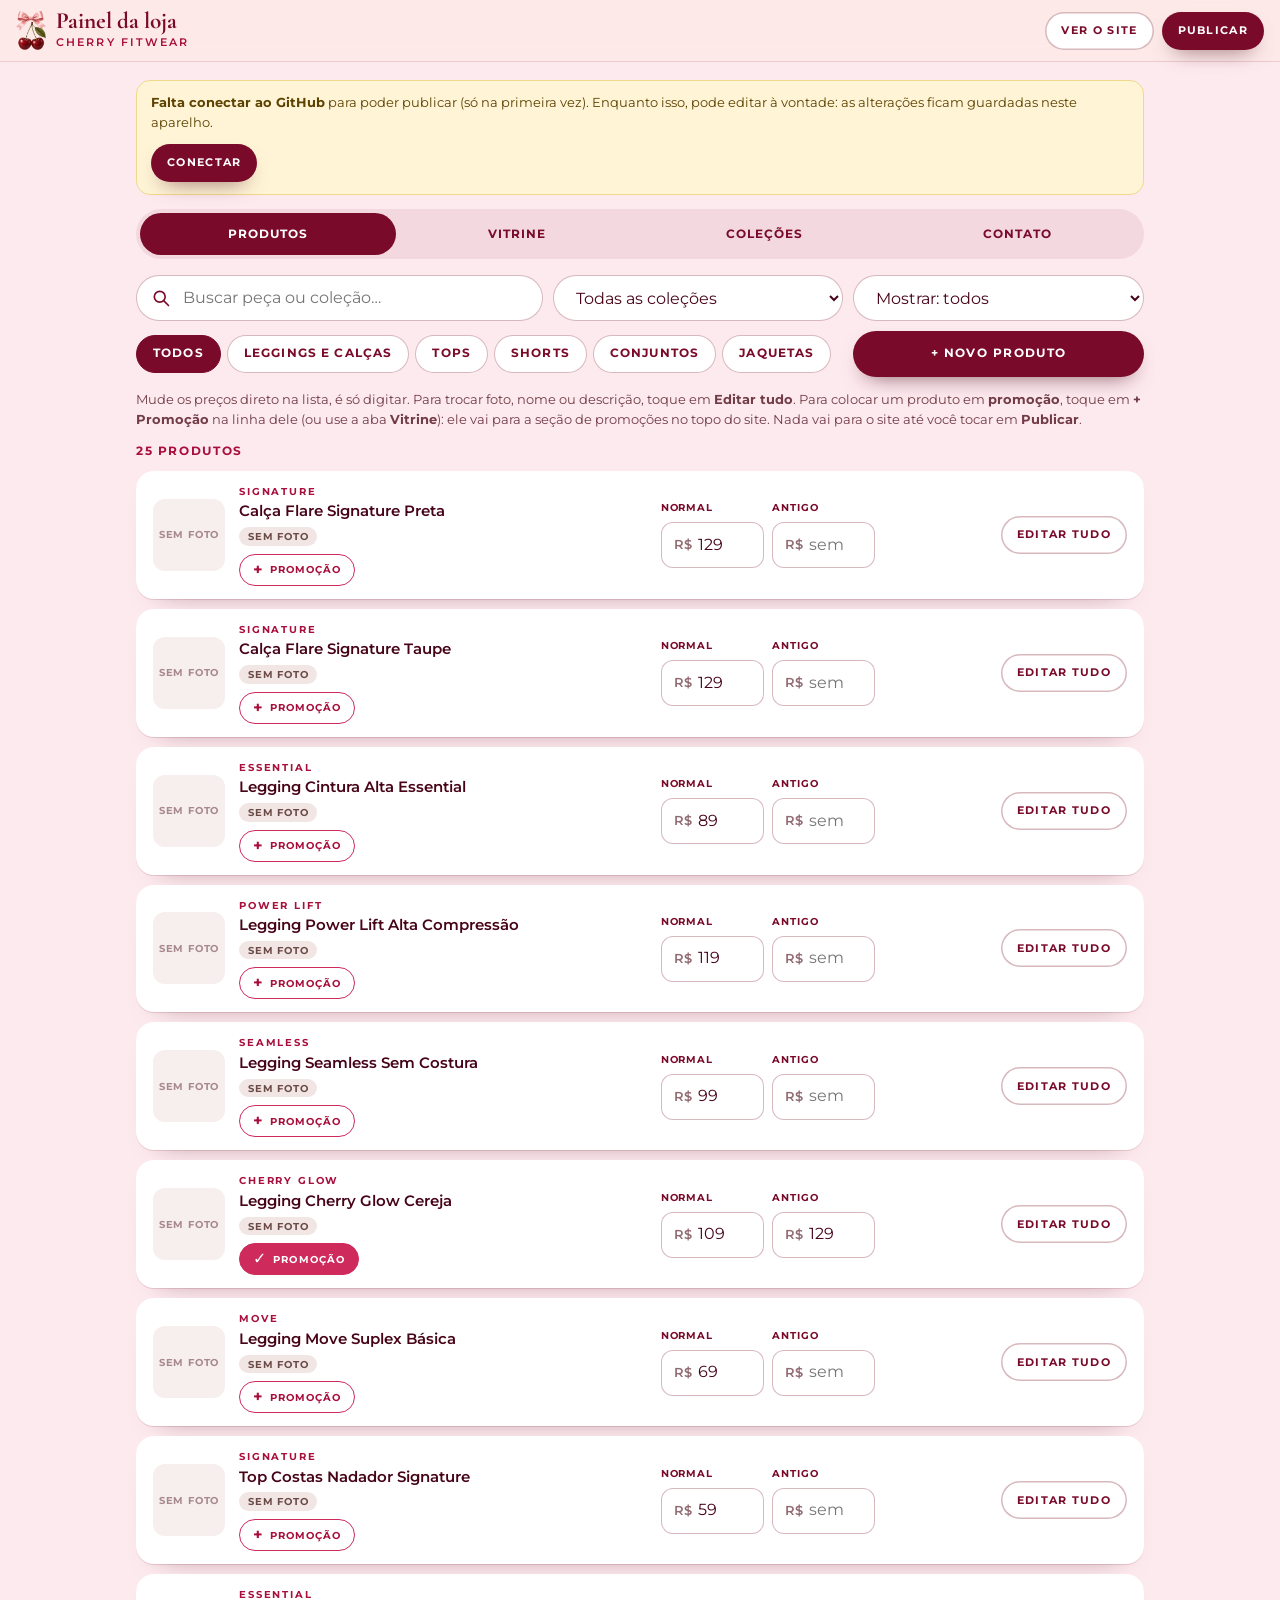
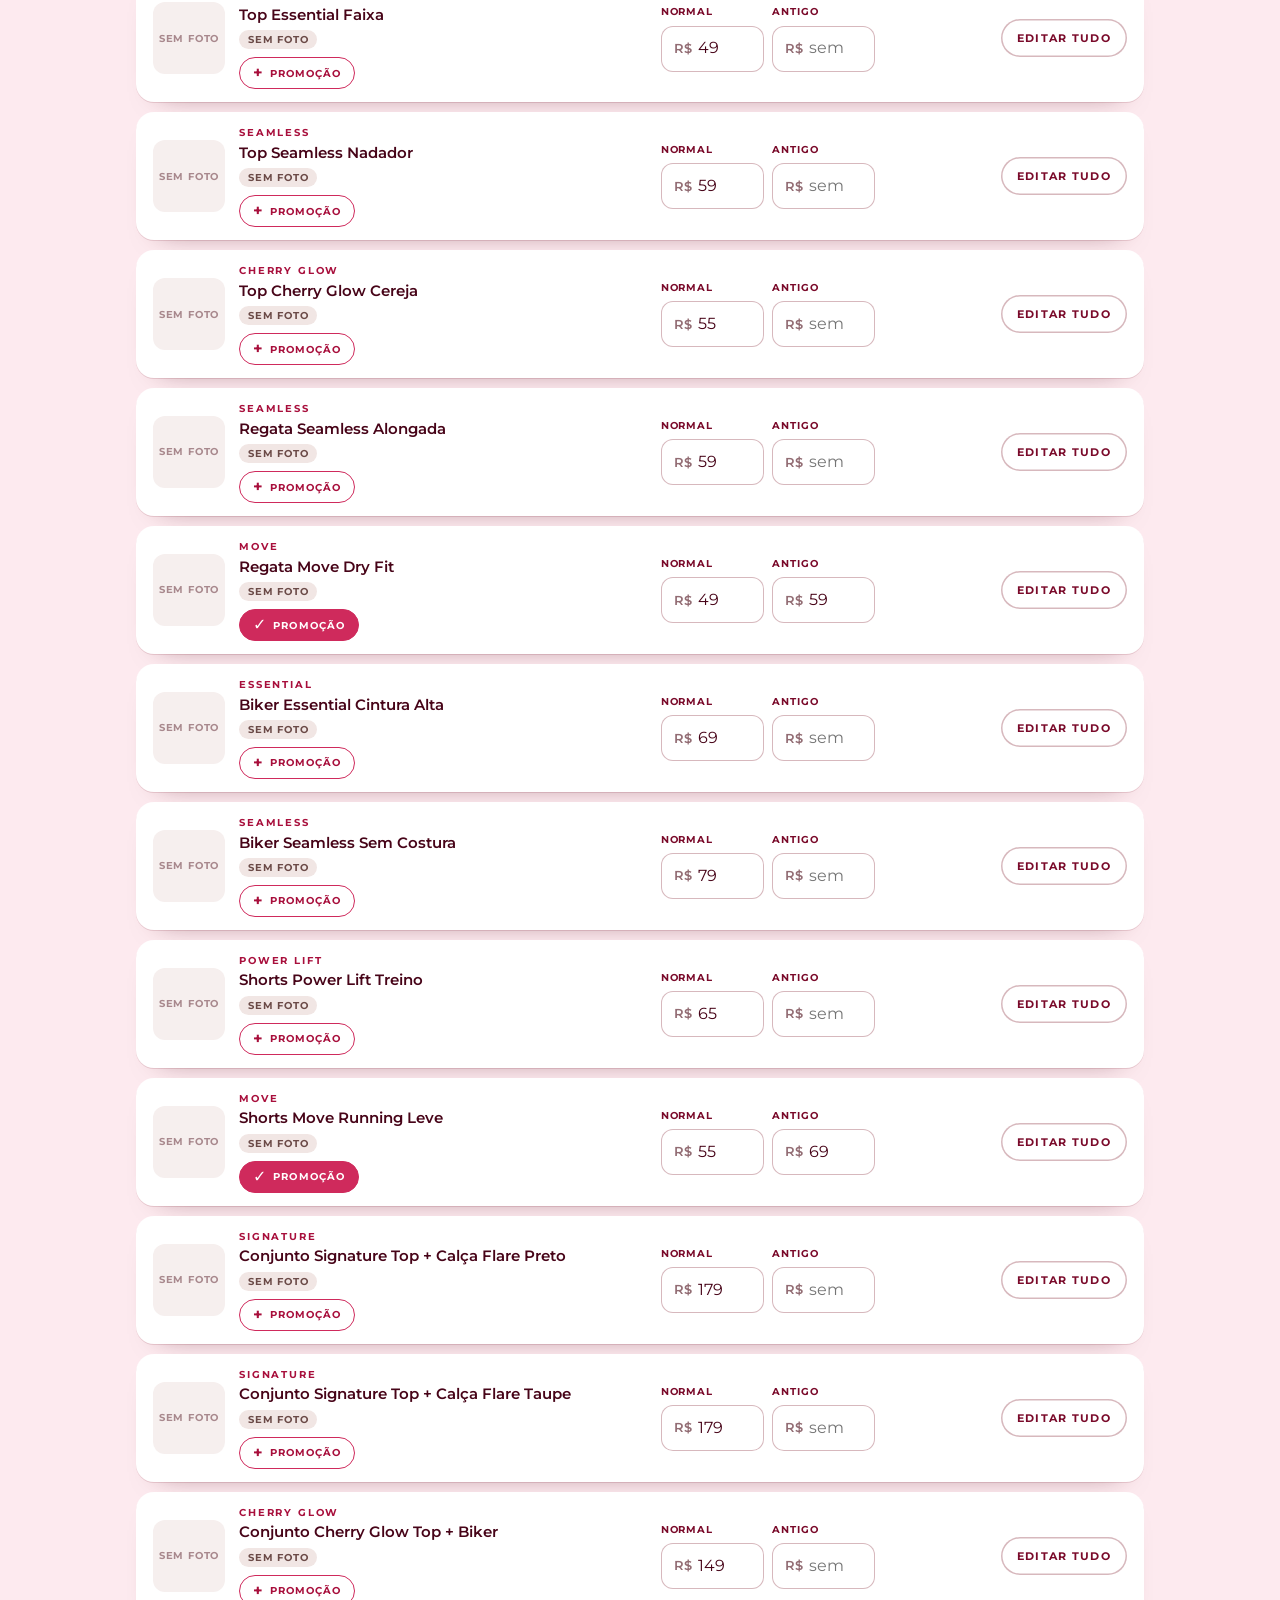
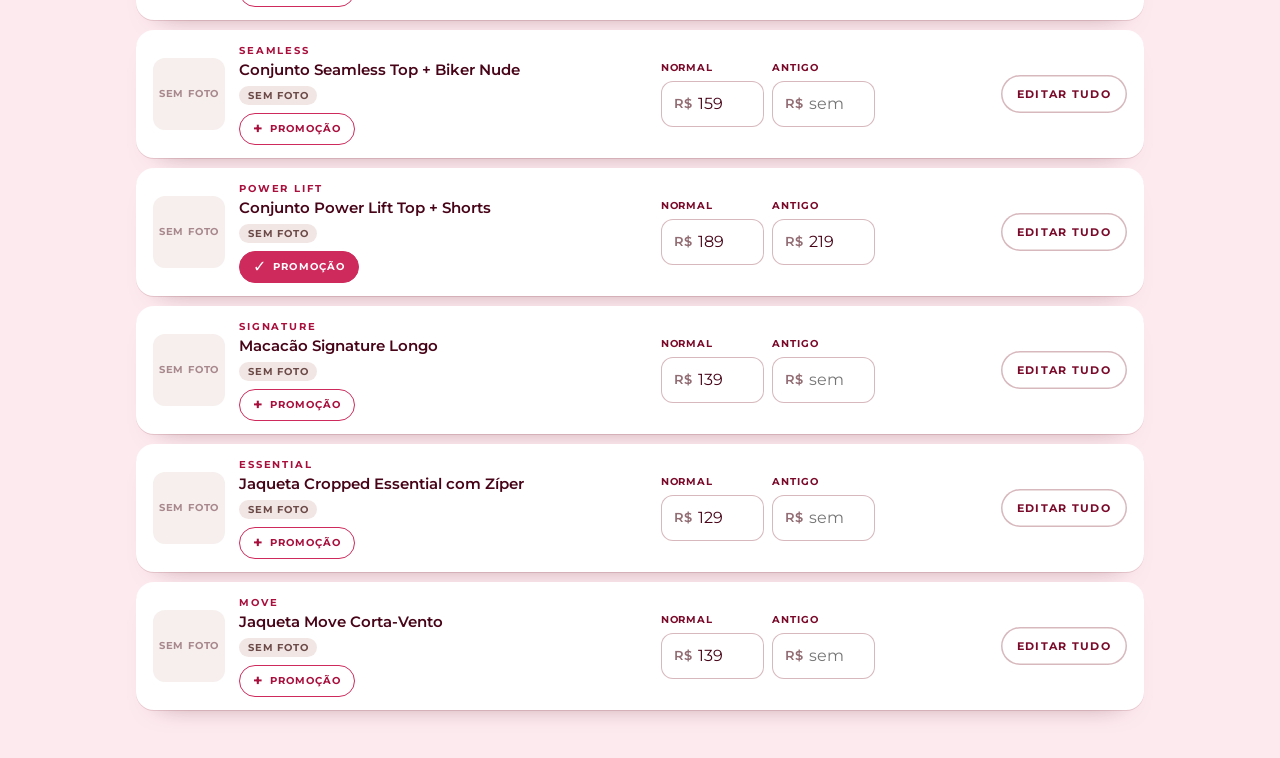
==== admin.html @ 9076122d "Add files via upload" ====
<!DOCTYPE html>
<html lang="pt-BR">
<head>
  <meta charset="UTF-8">
  <meta name="viewport" content="width=device-width, initial-scale=1">
  <title>Painel | Cherry Fitwear</title>
  <meta name="robots" content="noindex, nofollow">
  <meta name="theme-color" content="#7a0a2a">
  <link rel="icon" type="image/png" href="images/favicon.png">

  <link rel="preconnect" href="https://fonts.googleapis.com">
  <link rel="preconnect" href="https://fonts.gstatic.com" crossorigin>
  <link href="https://fonts.googleapis.com/css2?family=Cormorant+Garamond:ital,wght@0,500;0,600;0,700;1,600;1,700&family=Montserrat:wght@400;500;600;700&display=swap" rel="stylesheet">
  <link rel="stylesheet" href="css/admin.css">
  <script>
    // Se algo falhar ao carregar (navegador antigo, internet ruim…), mostra um aviso em vez de deixar a tela parada.
    (function () {
      var mostrou = false;
      function aviso(msg) {
        if (mostrou) return;
        mostrou = true;
        var d = document.createElement('div');
        d.setAttribute('role', 'alert');
        d.style.cssText = 'position:fixed;left:12px;right:12px;bottom:12px;z-index:99999;padding:14px 16px;border-radius:14px;background:#4a0a16;color:#fff;font:600 14px/1.4 system-ui,sans-serif;box-shadow:0 10px 30px rgba(0,0,0,.4)';
        d.textContent = msg;
        (document.body || document.documentElement).appendChild(d);
      }
      window.addEventListener('error', function (e) {
        var onde = e.filename ? ' (' + String(e.filename).split('/').pop() + ':' + e.lineno + ')' : '';
        aviso('Não consegui abrir o painel direito neste aparelho. Atualize a página. Se continuar, mande esta mensagem para o Gabriel: ' + (e.message || 'erro') + onde);
      });
      setTimeout(function () {
        if (!window.CherryAdminCarregou) aviso('O painel está demorando para carregar. Se a tela continuar parada, atualize a página.');
      }, 15000);
    })();
  </script>
</head>
<body>

  <header class="topo">
    <div class="topo__marca">
      <img src="images/cereja-laco.webp" alt="" width="38" height="50">
      <div>
        <p class="topo__titulo">Painel da loja</p>
        <p class="topo__sub">Cherry Fitwear</p>
      </div>
    </div>
    <div class="topo__acoes">
      <a class="btn btn--sec btn--peq" href="index.html" target="_blank" rel="noopener">Ver o site</a>
      <button class="btn btn--prim btn--peq" id="btn-publicar" type="button">Publicar<span class="selo-conta" id="topo-contagem" hidden>0</span></button>
    </div>
  </header>

  <main class="miolo" id="miolo">
    <noscript><p class="aviso aviso--erro">Ative o JavaScript do navegador para usar o painel.</p></noscript>

    <div id="avisos"></div>

    <div class="abas" role="tablist" aria-label="Seções do painel">
      <button class="aba" type="button" role="tab" id="tab-produtos" aria-controls="aba-produtos" aria-selected="true" data-aba="produtos">Produtos</button>
      <button class="aba" type="button" role="tab" id="tab-vitrine" aria-controls="aba-vitrine" aria-selected="false" data-aba="vitrine" tabindex="-1">Vitrine</button>
      <button class="aba" type="button" role="tab" id="tab-marcas" aria-controls="aba-marcas" aria-selected="false" data-aba="marcas" tabindex="-1">Coleções</button>
      <button class="aba" type="button" role="tab" id="tab-config" aria-controls="aba-config" aria-selected="false" data-aba="config" tabindex="-1">Contato</button>
    </div>

    <!-- ========== PRODUTOS ========== -->
    <section id="aba-produtos" role="tabpanel" aria-labelledby="tab-produtos">
      <div class="ferramentas">
        <label class="busca">
          <span class="sr-only">Buscar produto</span>
          <svg viewBox="0 0 24 24" aria-hidden="true"><circle cx="10.5" cy="10.5" r="6.5"/><path d="M15.5 15.5 21 21"/></svg>
          <input id="f-busca" type="search" placeholder="Buscar peça ou coleção…" autocomplete="off">
        </label>
        <label class="seletor">
          <span class="sr-only">Filtrar por coleção</span>
          <select id="f-marca"></select>
        </label>
        <label class="seletor">
          <span class="sr-only">Mostrar</span>
          <select id="f-mostrar">
            <option value="">Mostrar: todos</option>
            <option value="promo">Só as promoções</option>
            <option value="sem-preco">Só os sem preço</option>
            <option value="mudou">Só os alterados</option>
          </select>
        </label>
        <div class="chips" role="group" aria-label="Categoria">
          <button class="chip" type="button" data-cat="todos" aria-pressed="true">Todos</button>
          <button class="chip" type="button" data-cat="leggings" aria-pressed="false">Leggings e calças</button>
          <button class="chip" type="button" data-cat="tops" aria-pressed="false">Tops</button>
          <button class="chip" type="button" data-cat="shorts" aria-pressed="false">Shorts</button>
          <button class="chip" type="button" data-cat="conjuntos" aria-pressed="false">Conjuntos</button>
          <button class="chip" type="button" data-cat="jaquetas" aria-pressed="false">Jaquetas</button>
        </div>
        <button class="btn btn--prim" id="btn-novo-produto" type="button">+ Novo produto</button>
      </div>
      <p class="dica">Mude os preços direto na lista, é só digitar. Para trocar foto, nome ou descrição, toque em <strong>Editar tudo</strong>. Para colocar um produto em <strong>promoção</strong>, toque em <strong>+ Promoção</strong> na linha dele (ou use a aba <strong>Vitrine</strong>): ele vai para a seção de promoções no topo do site. Nada vai para o site até você tocar em <strong>Publicar</strong>.</p>
      <p class="contagem" id="lista-contagem" aria-live="polite"></p>
      <div class="lista" id="lista-produtos"><p class="carregando">Carregando o catálogo…</p></div>
    </section>

    <!-- ========== VITRINE ========== -->
    <section id="aba-vitrine" role="tabpanel" aria-labelledby="tab-vitrine" hidden>
      <div class="vitrine">
        <p class="dica">Escolha aqui o que aparece na página inicial: as promoções (no topo), os lançamentos e as seções que você criar.</p>
        <div class="cartao-form">
          <h2 class="titulo-secao">Promoções!</h2>
          <p class="dica">É aqui que você escolhe o que fica em promoção. Os produtos aparecem numa seção no topo da página inicial, logo abaixo da faixa rolante, com o preço antigo riscado e a porcentagem de desconto.</p>
          <div class="par">
            <div class="campo">
              <label for="vt-promo-titulo">Nome da seção no site</label>
              <input id="vt-promo-titulo" type="text" maxlength="40" autocomplete="off" placeholder="Promoções!">
            </div>
            <div class="campo">
              <label for="vt-promo-sobre">Frase pequena em cima do nome</label>
              <input id="vt-promo-sobre" type="text" maxlength="40" autocomplete="off" placeholder="Preços especiais">
            </div>
          </div>
          <p class="campo__ajuda" id="vt-promo-nome-ajuda"></p>
          <div class="vt-lista" id="vt-promo-lista"></div>
          <div class="vt-add vt-add--promo">
            <label class="sr-only" for="vt-promo-sel">Produto para colocar em promoção</label>
            <select id="vt-promo-sel"></select>
            <div class="campo-reais"><i>R$</i><input id="vt-promo-preco" type="text" inputmode="decimal" autocomplete="off" placeholder="preço ou 10%" aria-label="Preço promocional ou desconto em porcentagem"></div>
            <button class="btn btn--prim btn--peq" type="button" data-acao="add-promo">Promover</button>
          </div>
          <p class="campo__ajuda" id="vt-promo-ajuda">Escolha o produto e digite o novo preço (ex.: 149,90) ou o desconto (ex.: 10%). O preço de hoje passa a aparecer riscado.</p>
          <p class="aviso aviso--erro" id="vt-promo-erro" role="alert" hidden></p>
        </div>

        <div class="cartao-form">
          <h2 class="titulo-secao">Lançamentos</h2>
          <p class="dica">Ganham a etiqueta “Lançamento” na foto. Produtos em promoção mostram a porcentagem de desconto no lugar da etiqueta.</p>
          <div class="vt-lista" id="vt-lanc-lista"></div>
          <div class="vt-add">
            <label class="sr-only" for="vt-lanc-sel">Produto para marcar como lançamento</label>
            <select id="vt-lanc-sel"></select>
            <button class="btn btn--prim btn--peq" type="button" data-acao="add-lanc">Marcar</button>
          </div>
        </div>

        <div class="cartao-form">
          <h2 class="titulo-secao">Suas próprias seções</h2>
          <p class="dica">Além das Promoções e dos Lançamentos, crie as seções que quiser (por exemplo “Mais vendidos”, “Conjuntos”, “Para o treino pesado”) e escolha os produtos de cada uma. Elas aparecem na página inicial, logo abaixo das Promoções, na ordem em que estão aqui.</p>
          <div id="vt-secoes"></div>
          <div class="vt-add">
            <label class="sr-only" for="vt-secao-nome">Nome da nova seção</label>
            <input id="vt-secao-nome" type="text" maxlength="40" autocomplete="off" placeholder="Nome da nova seção (ex.: Mais vendidos)">
            <button class="btn btn--prim btn--peq" type="button" data-acao="add-secao">Criar seção</button>
          </div>
        </div>
      </div>
    </section>

    <!-- ========== COLEÇÕES ========== -->
    <section id="aba-marcas" role="tabpanel" aria-labelledby="tab-marcas" hidden>
      <div class="ferramentas ferramentas--marcas">
        <p class="dica">As coleções aparecem na seção “Coleções” do site. Cadastre a coleção aqui antes de criar peças dela.</p>
        <button class="btn btn--prim" id="btn-nova-marca" type="button">+ Nova coleção</button>
      </div>
      <div class="lista lista--marcas" id="lista-marcas"></div>
    </section>

    <!-- ========== REGRAS E CONTATO ========== -->
    <section id="aba-config" role="tabpanel" aria-labelledby="tab-config" hidden>
      <div class="cartao-form">
        <h2 class="titulo-secao">Desconto no Instagram</h2>
        <div class="campo">
          <label for="cfg-desc-seguir">Desconto para quem seguir os perfis</label>
          <div class="campo-sufixo"><input id="cfg-desc-seguir" type="number" inputmode="numeric" min="0" max="100" step="1"><span>%</span></div>
          <p class="campo__ajuda">Aparece num aviso logo no começo da página inicial. Coloque <strong>0</strong> para esconder o aviso.</p>
        </div>
        <div class="campo">
          <label for="cfg-perfis">Perfis que precisam ser seguidos</label>
          <input id="cfg-perfis" type="text" autocomplete="off" spellcheck="false" placeholder="@seuperfil, @outroperfil">
          <p class="campo__ajuda" id="cfg-perfis-ajuda"></p>
        </div>

        <h2 class="titulo-secao">WhatsApp</h2>
        <div class="campo">
          <label for="cfg-whats">Número que recebe os pedidos</label>
          <input id="cfg-whats" type="tel" inputmode="tel" autocomplete="off" placeholder="(62) 99999-8888">
          <p class="campo__ajuda" id="cfg-whats-ajuda"></p>
        </div>
        <div class="campo">
          <label for="cfg-msg">Mensagem do botão “WhatsApp”</label>
          <textarea id="cfg-msg" rows="3"></textarea>
          <p class="campo__ajuda">É o texto que já vem escrito quando o cliente toca no botão do início do site.</p>
        </div>
      </div>

      <details class="avancado">
        <summary>Ferramentas avançadas</summary>
        <div class="avancado__corpo">
          <p>Para quem cuida do site: baixe os arquivos que o painel gera (útil se a conexão com o GitHub der problema) ou volte ao que está no ar.</p>
          <div class="botoes">
            <button class="btn btn--sec btn--peq" id="btn-baixar" type="button">Baixar arquivos do catálogo</button>
            <button class="btn btn--sec btn--peq" id="btn-recarregar" type="button">Recarregar do site (descarta alterações)</button>
            <button class="btn btn--sec btn--peq" id="btn-conexao" type="button">Conexão com o GitHub</button>
          </div>
        </div>
      </details>
    </section>
  </main>

  <!-- barra fixa quando há alterações -->
  <div class="barra-publicar" id="barra-publicar" hidden>
    <p id="barra-texto"></p>
    <button class="btn btn--sec btn--peq" id="btn-descartar" type="button">Descartar</button>
    <button class="btn btn--prim" id="btn-publicar-2" type="button">Publicar no site</button>
  </div>

  <div class="toast" id="toast" role="status" aria-live="polite"></div>
  <div class="fundo-dlg" id="fundo-dlg" hidden></div>

  <!-- ========== EDITAR / CRIAR PRODUTO ========== -->
  <dialog class="dlg" id="dlg-produto" aria-labelledby="dp-titulo">
    <form id="form-produto" novalidate>
      <header class="dlg__topo">
        <h2 id="dp-titulo">Editar produto</h2>
        <button class="fechar" type="button" data-fecha aria-label="Fechar">×</button>
      </header>
      <div class="dlg__corpo">
        <div class="fotos-bloco">
          <p class="rotulo">Fotos do produto <small>(a primeira é a principal)</small></p>
          <ul class="fotos-lista" id="dp-fotos"></ul>
          <div class="botoes">
            <label class="btn btn--sec btn--peq btn-arquivo">+ Adicionar fotos<input id="dp-foto" type="file" accept="image/*" multiple></label>
          </div>
          <p class="campo__ajuda" id="dp-foto-info">Dá para escolher várias fotos de uma vez. Elas são ajustadas sozinhas (quadradas, fundo branco e leves). A primeira aparece no catálogo; as outras aparecem quando o cliente abre os detalhes do produto. Sem foto, o site mostra uma ilustração da peça.</p>
        </div>

        <div class="campo">
          <label for="dp-nome">Nome da peça</label>
          <input id="dp-nome" name="nome" type="text" required autocomplete="off" placeholder="Ex.: Calça Flare Signature Preta">
        </div>
        <div class="campo">
          <label for="dp-tipo">O que é <small>(texto curto embaixo do nome)</small></label>
          <input id="dp-tipo" name="tipo" type="text" autocomplete="off" placeholder="Ex.: Calça flare cintura alta · P ao GG">
        </div>
        <div class="par">
          <div class="campo">
            <label for="dp-marca">Coleção</label>
            <select id="dp-marca" name="marca" required></select>
          </div>
          <div class="campo">
            <label for="dp-categoria">Categoria</label>
            <select id="dp-categoria" name="categoria">
              <option value="leggings">Leggings e calças</option>
              <option value="tops">Tops</option>
              <option value="shorts">Shorts</option>
              <option value="conjuntos">Conjuntos</option>
              <option value="jaquetas">Jaquetas</option>
            </select>
          </div>
        </div>

        <h3 class="subtitulo">Preço</h3>
        <div class="par">
          <div class="campo">
            <label for="dp-preco" id="dp-preco-rotulo">Preço</label>
            <div class="campo-reais"><i>R$</i><input id="dp-preco" name="preco" type="text" inputmode="decimal" autocomplete="off" placeholder="0"></div>
          </div>
        </div>
        <div class="promo-caixa">
          <label class="check" for="dp-promo"><input id="dp-promo" type="checkbox"> Colocar este produto em promoção</label>
          <div class="campo" id="dp-promo-campos" hidden>
            <label for="dp-antigo">Preço antigo <small>(o de antes; aparece riscado)</small></label>
            <div class="campo-reais"><i>R$</i><input id="dp-antigo" name="precoAntigo" type="text" inputmode="decimal" autocomplete="off" placeholder="0"></div>
            <p class="campo__ajuda">Digite o <strong>preço promocional</strong> no campo de cima (ou um desconto, como <strong>10%</strong>). Para tirar da promoção, desmarque a caixa: o produto volta ao preço antigo.</p>
          </div>
        </div>
        <p class="campo__ajuda">Deixe o <strong>preço</strong> vazio para mostrar “Preço em breve”.</p>

        <div class="campo">
          <label for="dp-selo">Etiqueta na foto <small>(opcional)</small></label>
          <input id="dp-selo" name="selo" type="text" autocomplete="off" maxlength="20" placeholder="Ex.: Lançamento">
          <p class="campo__ajuda">Em produtos em promoção, o site mostra a porcentagem de desconto no lugar da etiqueta.</p>
        </div>

        <details class="recolhe" id="dp-desc-det">
          <summary>Descrição completa <small>(aparece em “Ver detalhes”)</small></summary>
          <div class="recolhe__corpo">
            <div class="campo">
              <label for="dp-resumo">Resumo</label>
              <textarea id="dp-resumo" rows="3"></textarea>
            </div>
            <div class="campo">
              <label for="dp-serve">Para quais treinos?</label>
              <textarea id="dp-serve" rows="3"></textarea>
            </div>
            <div class="campo">
              <label for="dp-beneficios">Principais diferenciais <small>(um por linha)</small></label>
              <textarea id="dp-beneficios" rows="5"></textarea>
            </div>
            <div class="campo">
              <label for="dp-ativos">Tecido e acabamento <small>(um por linha, assim: Nome: explicação)</small></label>
              <textarea id="dp-ativos" rows="4" placeholder="Poliamida com elastano: ótima elasticidade e retorno"></textarea>
            </div>
            <div class="campo">
              <label for="dp-rotina">Como combinar <small>(separe os parágrafos com uma linha em branco)</small></label>
              <textarea id="dp-rotina" rows="5"></textarea>
            </div>
            <div class="campo">
              <label for="dp-importante">Aviso importante <small>(opcional)</small></label>
              <textarea id="dp-importante" rows="2"></textarea>
            </div>
            <p class="campo__ajuda" id="dp-extra-info" hidden></p>
          </div>
        </details>

        <details class="recolhe">
          <summary>Ilustração quando não há foto <small>(opcional)</small></summary>
          <div class="recolhe__corpo">
            <div class="campo">
              <label for="dp-forma">Formato da peça</label>
              <select id="dp-forma"></select>
            </div>
            <div class="trio">
              <div class="campo"><label for="dp-cor-corpo">Cor principal</label><input id="dp-cor-corpo" type="color"></div>
              <div class="campo"><label for="dp-cor-tampa">Cor do cós e recortes</label><input id="dp-cor-tampa" type="color"></div>
              <div class="campo"><label for="dp-cor-texto">Cor do monograma CF</label><input id="dp-cor-texto" type="color"></div>
            </div>
          </div>
        </details>

        <p class="aviso aviso--erro" id="dp-erro" role="alert" hidden></p>
      </div>
      <footer class="dlg__rodape">
        <button class="btn btn--perigo btn--peq" id="dp-excluir" type="button">Excluir produto</button>
        <span class="espaco"></span>
        <button class="btn btn--sec" type="button" data-fecha>Cancelar</button>
        <button class="btn btn--prim" type="submit">Salvar</button>
      </footer>
    </form>
  </dialog>

  <!-- ========== COLEÇÃO ========== -->
  <dialog class="dlg dlg--peq" id="dlg-marca" aria-labelledby="dm-titulo">
    <form id="form-marca" novalidate>
      <header class="dlg__topo">
        <h2 id="dm-titulo">Nova coleção</h2>
        <button class="fechar" type="button" data-fecha aria-label="Fechar">×</button>
      </header>
      <div class="dlg__corpo">
        <div class="logo-previa"><span id="dm-previa" class="logo logo--sans">Coleção</span></div>
        <div class="campo">
          <label for="dm-nome">Nome da coleção</label>
          <input id="dm-nome" type="text" required autocomplete="off" placeholder="Ex.: Signature">
        </div>
        <div class="campo">
          <label for="dm-logo">Como o nome aparece no “logo” <small>(deixe vazio para usar o nome)</small></label>
          <input id="dm-logo" type="text" autocomplete="off">
        </div>
        <div class="campo">
          <label for="dm-estilo">Estilo da letra</label>
          <select id="dm-estilo"></select>
        </div>
        <div class="par">
          <div class="campo"><label for="dm-cor">Cor da letra</label><input id="dm-cor" type="color" value="#111111"></div>
          <div class="campo">
            <label for="dm-fundo-usar" class="check"><input id="dm-fundo-usar" type="checkbox"> Fundo colorido</label>
            <input id="dm-fundo" type="color" value="#8b52c4" disabled>
          </div>
        </div>
        <div class="campo">
          <label for="dm-sub">Subtítulo <small>(opcional, aparece embaixo do nome)</small></label>
          <input id="dm-sub" type="text" autocomplete="off" maxlength="24">
        </div>
        <p class="aviso aviso--erro" id="dm-erro" role="alert" hidden></p>
      </div>
      <footer class="dlg__rodape">
        <span class="espaco"></span>
        <button class="btn btn--sec" type="button" data-fecha>Cancelar</button>
        <button class="btn btn--prim" type="submit">Salvar</button>
      </footer>
    </form>
  </dialog>

  <!-- ========== CONECTAR AO GITHUB ========== -->
  <dialog class="dlg dlg--peq" id="dlg-conectar" aria-labelledby="dc-titulo">
    <form id="form-conectar" novalidate>
      <header class="dlg__topo">
        <h2 id="dc-titulo">Conectar ao site</h2>
        <button class="fechar" type="button" data-fecha aria-label="Fechar">×</button>
      </header>
      <div class="dlg__corpo" id="dc-corpo">
        <p class="aviso aviso--info" id="dc-estado" hidden></p>
        <p>Para publicar, o painel precisa de uma <strong>chave de acesso</strong> do GitHub. Ela só precisa ser criada <strong>uma vez</strong> e fica guardada neste aparelho.</p>
        <details class="recolhe" open>
          <summary>Como criar a chave (passo a passo)</summary>
          <ol class="passos-lista">
            <li>Entre no GitHub com a conta dona do site e abra <a href="https://github.com/settings/personal-access-tokens/new" target="_blank" rel="noopener">github.com/settings/personal-access-tokens/new</a>.</li>
            <li>Em <strong>Token name</strong>, escreva <em>Painel Cherry</em>. Em <strong>Expiration</strong>, escolha o maior prazo (1 ano).</li>
            <li>Em <strong>Repository access</strong>, marque <strong>Only select repositories</strong> e escolha <strong>cherryfitwear</strong>.</li>
            <li>Em <strong>Permissions → Repository permissions</strong>, procure <strong>Contents</strong> e mude para <strong>Read and write</strong>.</li>
            <li>Clique em <strong>Generate token</strong>, copie o código que começa com <code>github_pat_</code> e cole abaixo.</li>
          </ol>
        </details>
        <div class="campo">
          <label for="dc-token">Chave de acesso</label>
          <input id="dc-token" type="password" autocomplete="off" spellcheck="false" placeholder="github_pat_…">
        </div>
        <div class="campo">
          <label for="dc-repo">Repositório do site</label>
          <input id="dc-repo" type="text" autocomplete="off" spellcheck="false" placeholder="dono/nome-do-repositorio">
        </div>
        <label class="check"><input id="dc-lembrar" type="checkbox" checked> Lembrar neste aparelho</label>
        <p class="aviso aviso--erro" id="dc-erro" role="alert" hidden></p>
      </div>
      <footer class="dlg__rodape">
        <button class="btn btn--perigo btn--peq" id="dc-desconectar" type="button" hidden>Desconectar</button>
        <span class="espaco"></span>
        <button class="btn btn--sec" type="button" data-fecha>Cancelar</button>
        <button class="btn btn--prim" type="submit" id="dc-conectar">Conectar</button>
      </footer>
    </form>
  </dialog>

  <!-- ========== PUBLICAR ========== -->
  <dialog class="dlg" id="dlg-publicar" aria-labelledby="pb-titulo">
    <div id="pb-conteudo"></div>
  </dialog>

  <script src="js/admin-core.js"></script>
  <script src="js/admin.js"></script>
</body>
</html>
---- css/admin.css ----
/* =========================================================
   Cherry Fitwear — PAINEL (admin.html)
   Mesma paleta e tipografia do site.
   ========================================================= */

:root {
  --coral: #cf2a5c;
  --coral-escuro: #a80f3c;
  --cereja: #7a0a2a;
  --cereja-escura: #470418;
  --blush: #fdeaef;
  --rosa: #f6b3c4;
  --dourado: #8f650a;
  --verde: #1f7a4a;
  --erro: #b3261e;
  --branco: #ffffff;
  --linha: rgba(122, 20, 38, .14);
  --borda-campo: rgba(122, 20, 38, .3);

  --serif: "Cormorant Garamond", "Times New Roman", serif;
  --sans: "Montserrat", system-ui, -apple-system, "Segoe UI", sans-serif;
  --coreano: "Noto Serif KR", serif;
  --ease: cubic-bezier(.2, .7, .2, 1);
}

*, *::before, *::after { box-sizing: border-box; }
html { -webkit-text-size-adjust: 100%; }
body {
  margin: 0;
  background: var(--blush);
  color: var(--cereja-escura);
  font-family: var(--sans);
  line-height: 1.5;
}
body.com-barra { padding-bottom: 92px; }
img { display: block; max-width: 100%; height: auto; }
h1, h2, h3, p { margin: 0; }
button, input, select, textarea { font: inherit; color: inherit; }
button { cursor: pointer; }
[hidden] { display: none !important; }

.sr-only {
  position: absolute; width: 1px; height: 1px; margin: -1px; padding: 0;
  overflow: hidden; clip: rect(0 0 0 0); white-space: nowrap; border: 0;
}

:focus-visible { outline: 3px solid var(--coral); outline-offset: 2px; }

/* ---------- Cabeçalho ---------- */

.topo {
  position: sticky; top: 0; z-index: 20;
  display: flex; align-items: center; justify-content: space-between; gap: 12px;
  padding: 10px 16px;
  background: rgba(253, 234, 232, .94);
  backdrop-filter: blur(10px);
  border-bottom: 1px solid var(--linha);
}
.topo__marca { display: flex; align-items: center; gap: 10px; min-width: 0; }
.topo__marca img { width: 30px; height: auto; flex: none; }
.topo__titulo { font-family: var(--serif); font-size: 1.45rem; font-weight: 700; line-height: 1; color: var(--cereja); }
.topo__sub { font-size: .66rem; font-weight: 600; letter-spacing: .2em; text-transform: uppercase; color: var(--coral-escuro); margin-top: 2px; }
.topo__acoes { display: flex; align-items: center; gap: 8px; flex: none; }

@media (max-width: 460px) {
  .topo__acoes .btn--sec { display: none; }
}

/* ---------- Botões ---------- */

.btn {
  display: inline-flex; align-items: center; justify-content: center; gap: 8px;
  min-height: 46px; padding: 0 1.4rem;
  border: 0; border-radius: 999px;
  font-size: .74rem; font-weight: 700; letter-spacing: .12em; text-transform: uppercase;
  text-decoration: none; white-space: nowrap;
  transition: transform .2s var(--ease), background-color .2s, box-shadow .2s, opacity .2s;
}
.btn:hover:not(:disabled) { transform: translateY(-1px); }
.btn:disabled { opacity: .5; cursor: not-allowed; }
.btn--peq { min-height: 38px; padding: 0 1rem; font-size: .68rem; }
.btn--prim { background: var(--cereja); color: var(--branco); box-shadow: 0 10px 22px -12px rgba(74, 10, 22, .75); }
.btn--prim:hover:not(:disabled) { background: var(--cereja-escura); }
.btn--sec { background: var(--branco); color: var(--cereja); box-shadow: inset 0 0 0 1.5px rgba(122, 20, 38, .3); }
.btn--sec:hover:not(:disabled) { background: var(--blush); }
.btn--perigo { background: transparent; color: var(--erro); box-shadow: inset 0 0 0 1.5px rgba(179, 38, 30, .4); }
.btn--perigo:hover:not(:disabled) { background: #fdecea; }

.selo-conta {
  display: inline-grid; place-items: center;
  min-width: 22px; height: 22px; padding: 0 6px; margin-left: 2px;
  border-radius: 999px; background: var(--branco); color: var(--cereja);
  font-size: .7rem; letter-spacing: 0;
}

.btn-arquivo { position: relative; cursor: pointer; }
.btn-arquivo input { position: absolute; inset: 0; opacity: 0; cursor: pointer; font-size: 0; }
.btn-arquivo:focus-within { outline: 3px solid var(--coral); outline-offset: 2px; }

/* ---------- Estrutura ---------- */

.miolo { max-width: 1040px; margin: 0 auto; padding: 18px 16px 48px; }

.aviso {
  padding: 12px 14px; margin-bottom: 14px;
  border-radius: 14px; font-size: .84rem; line-height: 1.45;
  background: #fff4d6; color: #5c4200; border: 1px solid #f0d98a;
}
.aviso strong { font-weight: 700; }
.aviso--erro { background: #fdecea; color: #7a1410; border-color: #f2b8b3; }
.aviso--info { background: #e9f5ee; color: #14502f; border-color: #b6dcc6; }
.aviso--linha { display: flex; align-items: center; justify-content: space-between; gap: 12px; flex-wrap: wrap; }
.aviso__acoes { display: flex; gap: 8px; flex-wrap: wrap; }
.aviso ul { margin: 6px 0 0; padding-left: 1.2rem; }

.abas {
  display: flex; gap: 4px; padding: 4px; margin-bottom: 16px;
  background: rgba(122, 20, 38, .08); border-radius: 999px;
  overflow-x: auto; scrollbar-width: none;
}
.abas::-webkit-scrollbar { display: none; }
.aba {
  flex: 1 0 auto; min-height: 42px; padding: 0 1.1rem;
  border: 0; border-radius: 999px; background: transparent;
  font-size: .76rem; font-weight: 700; letter-spacing: .08em; text-transform: uppercase;
  color: var(--cereja); white-space: nowrap;
  transition: background-color .2s, color .2s;
}
.aba[aria-selected="true"] { background: var(--cereja); color: var(--branco); }
@media (max-width: 480px) {
  .aba { padding: 0 .6rem; font-size: .7rem; letter-spacing: .04em; }
  .aba__extra { display: none; }
}
.aba:not([aria-selected="true"]):hover { background: rgba(122, 20, 38, .1); }

.titulo-secao { font-family: var(--serif); font-size: 1.7rem; font-weight: 700; color: var(--cereja); line-height: 1.1; margin: 22px 0 12px; }
.titulo-secao:first-child { margin-top: 0; }
.subtitulo { font-size: .8rem; font-weight: 700; letter-spacing: .14em; text-transform: uppercase; color: var(--cereja); margin: 22px 0 10px; }
.subtitulo small { font-weight: 500; letter-spacing: 0; text-transform: none; opacity: .7; }

.dica { font-size: .84rem; color: rgba(74, 10, 22, .78); margin-bottom: 10px; }
.contagem { font-size: .72rem; font-weight: 700; letter-spacing: .14em; text-transform: uppercase; color: var(--coral-escuro); margin: 14px 0 10px; }

/* ---------- Ferramentas da lista ---------- */

.ferramentas { display: grid; gap: 10px; margin-bottom: 12px; }
.ferramentas--marcas { grid-template-columns: 1fr; align-items: center; }
.ferramentas--marcas .dica { margin: 0; }
@media (min-width: 760px) {
  .ferramentas { grid-template-columns: minmax(200px, 1.4fr) minmax(140px, 1fr) minmax(140px, 1fr); align-items: center; }
  .ferramentas > .chips { grid-column: 1 / 3; }
  .ferramentas > #btn-novo-produto { grid-column: 3; }
  .ferramentas--marcas { grid-template-columns: 1fr auto; }
}

.busca {
  display: flex; align-items: center; gap: 10px;
  min-height: 46px; padding: 0 14px;
  background: var(--branco); border: 1.5px solid var(--borda-campo); border-radius: 999px;
}
.busca:focus-within { border-color: var(--cereja); box-shadow: 0 0 0 3px rgba(227, 95, 104, .25); }
.busca svg { width: 20px; height: 20px; flex: none; fill: none; stroke: var(--cereja); stroke-width: 2; stroke-linecap: round; }
.busca input { flex: 1; min-width: 0; border: 0; outline: 0; background: transparent; font-size: 1rem; }

.seletor select, .campo select {
  width: 100%; min-height: 46px; padding: 0 14px;
  background: var(--branco); border: 1.5px solid var(--borda-campo); border-radius: 12px;
  font-size: 1rem;
}
.seletor select { border-radius: 999px; padding: 0 18px; }

.chips { display: flex; gap: 6px; flex-wrap: wrap; }
.chip {
  min-height: 38px; padding: 0 1rem;
  background: var(--branco); border: 1.5px solid var(--borda-campo); border-radius: 999px;
  font-size: .72rem; font-weight: 700; letter-spacing: .1em; text-transform: uppercase; color: var(--cereja);
}
.chip:hover { border-color: var(--cereja); }
.chip[aria-pressed="true"] { background: var(--cereja); border-color: var(--cereja); color: var(--branco); }

/* ---------- Lista de produtos ---------- */

.lista { display: grid; gap: 10px; }
.carregando, .vazio { padding: 28px 16px; text-align: center; color: rgba(74, 10, 22, .7); background: var(--branco); border-radius: 18px; }

.item {
  display: grid; grid-template-columns: 64px minmax(0, 1fr); gap: 10px 14px;
  padding: 14px;
  background: var(--branco); border-radius: 18px;
  box-shadow: 0 1px 0 var(--linha), 0 14px 28px -24px rgba(74, 10, 22, .6);
  border: 1.5px solid transparent;
  transition: border-color .2s;
}
.item--mudou { border-color: rgba(143, 101, 10, .55); }
.item--novo { border-color: rgba(31, 122, 74, .55); }
.item__foto {
  width: 64px; height: 64px; border-radius: 12px; overflow: hidden;
  background: #f6efee; display: grid; place-items: center;
}
.item__foto img { width: 100%; height: 100%; object-fit: contain; }
.item__foto span { font-size: .6rem; font-weight: 700; letter-spacing: .08em; text-transform: uppercase; color: rgba(74, 10, 22, .45); text-align: center; line-height: 1.2; padding: 4px; }
.item__texto { min-width: 0; align-self: center; }
.item__marca { font-size: .64rem; font-weight: 700; letter-spacing: .18em; text-transform: uppercase; color: var(--coral-escuro); }
.item__nome { font-size: .95rem; font-weight: 600; line-height: 1.3; margin-top: 2px; overflow-wrap: anywhere; }
.etiquetas { display: flex; flex-wrap: wrap; gap: 5px; margin-top: 6px; }
.etiquetas:empty { display: none; }
.etq {
  display: inline-block; padding: 2px 9px; border-radius: 999px;
  font-size: .62rem; font-weight: 700; letter-spacing: .08em; text-transform: uppercase;
  background: #f1e6e4; color: #6b4a47;
}
.etq--novo { background: var(--verde); color: var(--branco); }
.etq--mudou { background: #f6e6b8; color: #5c4200; }
.etq--promo { background: var(--coral); color: var(--branco); }
.etq--alerta { background: #fdecea; color: var(--erro); }

.item__precos { grid-column: 1 / -1; display: grid; grid-template-columns: repeat(3, minmax(0, 1fr)); gap: 8px; }
.item__precos .campo label { font-size: .6rem; }
.item__aviso { grid-column: 1 / -1; font-size: .76rem; color: var(--erro); }
.item__aviso:empty { display: none; }
.item__acoes { grid-column: 1 / -1; display: flex; align-items: center; justify-content: space-between; gap: 8px; }
.link {
  border: 0; background: none; padding: 6px 2px;
  font-size: .72rem; font-weight: 700; letter-spacing: .08em; text-transform: uppercase;
  color: var(--coral-escuro); text-decoration: underline; text-underline-offset: 3px;
}
.link:hover { color: var(--cereja); }

@media (min-width: 780px) {
  .item {
    grid-template-columns: 72px minmax(0, 1.25fr) minmax(310px, 1fr) auto;
    align-items: center; padding: 12px 16px;
  }
  .item__foto { width: 72px; height: 72px; }
  .item__precos { grid-column: auto; }
  .item__aviso { grid-column: 2 / -1; }
  .item__acoes { grid-column: auto; flex-direction: column; align-items: stretch; }
}

/* ---------- Vitrine ---------- */

.vitrine { display: grid; gap: 18px; max-width: 760px; }
.vitrine .cartao-form { max-width: none; }
.vitrine .titulo-secao { margin-top: 0; }
.vt-lista { display: grid; gap: 8px; margin: 14px 0 10px; }
.vt-vazio { padding: 10px 2px; font-size: .84rem; color: rgba(74, 10, 22, .65); }
.vt-info { margin-bottom: 8px; font-size: .78rem; font-weight: 600; color: var(--coral-escuro); }
.vt-info:empty { display: none; }

.vt-row {
  display: grid; grid-template-columns: 48px minmax(0, 1fr) auto; gap: 8px 12px; align-items: center;
  padding: 8px 12px 8px 8px;
  background: #fff7f6; border: 1px solid var(--linha); border-radius: 14px;
}
.vt-row .item__foto { width: 48px; height: 48px; border-radius: 10px; }
.vt-row__texto { min-width: 0; }
.vt-row__nome { font-size: .86rem; font-weight: 600; line-height: 1.3; overflow-wrap: break-word; }
.vt-row__extra { font-size: .76rem; color: rgba(74, 10, 22, .7); }
.vt-precos { grid-column: 1 / -1; display: grid; grid-template-columns: 1fr 1fr 70px; gap: 8px; align-items: end; }
.vt-pct { justify-self: center; align-self: center; text-align: center; }
.vt-row .item__aviso { grid-column: 1 / -1; }

.vt-add { display: grid; grid-template-columns: minmax(0, 1fr) auto; gap: 8px; align-items: center; margin-top: 8px; }
.vt-add--promo { grid-template-columns: minmax(0, 1fr) minmax(120px, 160px) auto; }
.vt-add select {
  width: 100%; min-height: 46px; padding: 0 14px;
  background: var(--branco); border: 1.5px solid var(--borda-campo); border-radius: 12px;
  font-size: 1rem;
}
.vt-add select:focus { outline: 0; border-color: var(--cereja); box-shadow: 0 0 0 3px rgba(227, 95, 104, .28); }
.vt-add .campo-reais input { flex: 1; min-width: 0; min-height: 42px; padding: 0 8px 0 6px; border: 0; background: transparent; outline: 0; font-size: 1rem; }
#vt-promo-erro { margin-top: 10px; }
.vt-add > input[type="text"] {
  width: 100%; min-height: 46px; padding: 0 14px;
  background: var(--branco); border: 1.5px solid var(--borda-campo); border-radius: 12px;
  font-size: 1rem;
}
.vt-add > input[type="text"]:focus { outline: 0; border-color: var(--cereja); box-shadow: 0 0 0 3px rgba(227, 95, 104, .28); }

.vt-secao { display: grid; gap: 12px; margin: 14px 0; padding: 14px; background: #fffaf9; border: 1.5px solid var(--linha); border-radius: 18px; }
.vt-secao__topo { display: grid; grid-template-columns: minmax(0, 1fr) auto; gap: 10px; align-items: end; }
.vt-secao__acoes { display: flex; align-items: center; gap: 8px; padding-bottom: 8px; }
.vt-secao .vt-lista { margin: 0; }
.vt-secao .campo__ajuda { margin: 0; }
.vt-row__acoes { display: flex; align-items: center; gap: 6px; }
.mini {
  width: 34px; height: 34px; flex: none;
  border: 1.5px solid var(--borda-campo); border-radius: 50%; background: var(--branco); color: var(--cereja);
  font-size: 1rem; line-height: 1;
}
.mini:hover:not(:disabled) { border-color: var(--cereja); background: var(--blush); }
.mini:disabled { opacity: .35; cursor: not-allowed; }
@media (max-width: 560px) {
  .vt-row__acoes { grid-column: 1 / -1; justify-content: flex-end; }
  .vt-secao__topo { grid-template-columns: 1fr; }
  .vt-secao__acoes { padding-bottom: 0; justify-content: flex-end; }
}
@media (max-width: 560px) {
  .vt-add, .vt-add--promo { grid-template-columns: 1fr; }
}

.promo-toggle {
  display: inline-flex; align-items: center; gap: 6px; margin-top: 8px;
  min-height: 32px; padding: 0 13px;
  border: 1.5px solid var(--coral); border-radius: 999px; background: var(--branco); color: var(--coral-escuro);
  font-size: .64rem; font-weight: 700; letter-spacing: .1em; text-transform: uppercase;
  transition: background-color .2s, color .2s;
}
.promo-toggle::before { content: "+"; font-size: 1rem; line-height: 1; }
.promo-toggle:hover:not(:disabled) { background: #fdecea; }
.promo-toggle[aria-pressed="true"] { background: var(--coral); color: var(--branco); }
.promo-toggle[aria-pressed="true"]::before { content: "✓"; }
.promo-toggle[aria-pressed="true"]:hover { background: var(--coral-escuro); }
.promo-toggle:disabled { opacity: .45; cursor: not-allowed; }
.promo-form { display: flex; flex-wrap: wrap; align-items: center; gap: 8px; margin-top: 8px; }
.promo-form[hidden] { display: none; }
.promo-form .campo-reais { flex: 1 1 140px; max-width: 190px; }
.promo-form .campo-reais input { flex: 1; min-width: 0; min-height: 40px; padding: 0 8px 0 6px; border: 0; background: transparent; outline: 0; font-size: 1rem; }
.promo-erro { flex-basis: 100%; margin: 0; font-size: .76rem; color: var(--erro); }
.promo-erro:empty { display: none; }
.promo-caixa { display: grid; gap: 12px; margin-top: 14px; padding: 12px 14px; background: var(--branco); border: 1.5px solid var(--linha); border-radius: 14px; }
.promo-caixa .campo__ajuda { margin-top: 2px; }

/* ---------- Campos ---------- */

.campo { display: grid; gap: 6px; align-content: start; }
.campo > label, .rotulo {
  font-size: .68rem; font-weight: 700; letter-spacing: .1em; text-transform: uppercase; color: var(--cereja);
}
.campo > label small, .rotulo small { font-weight: 500; letter-spacing: 0; text-transform: none; opacity: .75; }
.campo input[type="text"], .campo input[type="search"], .campo input[type="number"], .campo input[type="tel"],
.campo input[type="password"], .campo textarea, .campo select {
  width: 100%; min-height: 46px; padding: 10px 14px;
  background: var(--branco); border: 1.5px solid var(--borda-campo); border-radius: 12px;
  font-size: 1rem; line-height: 1.4;
}
.campo textarea { resize: vertical; min-height: 84px; }
.campo input:focus, .campo textarea:focus, .campo select:focus, .seletor select:focus {
  outline: 0; border-color: var(--cereja); box-shadow: 0 0 0 3px rgba(227, 95, 104, .28);
}
.campo input[aria-invalid="true"], .campo-reais:has(input[aria-invalid="true"]) { border-color: var(--erro); }
.campo input[type="color"] {
  width: 100%; height: 46px; padding: 3px; border: 1.5px solid var(--borda-campo); border-radius: 12px; background: var(--branco); cursor: pointer;
}
.campo__ajuda { font-size: .76rem; line-height: 1.45; color: rgba(74, 10, 22, .72); }
.dlg__corpo > .campo__ajuda + .campo, .dlg__corpo > .campo + .campo, .dlg__corpo > .campo + .par, .dlg__corpo > .par + .campo,
.recolhe__corpo > .campo + .campo, .recolhe__corpo > .campo + .trio, .cartao-form > .campo + .campo { margin-top: 14px; }
.trio + .campo__ajuda { margin-top: 10px; }

.campo-reais {
  display: flex; align-items: center;
  min-height: 46px; padding-left: 12px;
  background: var(--branco); border: 1.5px solid var(--borda-campo); border-radius: 12px;
}
.campo-reais:focus-within { border-color: var(--cereja); box-shadow: 0 0 0 3px rgba(227, 95, 104, .28); }
.campo-reais i { font-style: normal; font-size: .82rem; font-weight: 600; color: rgba(74, 10, 22, .6); }
.campo .campo-reais input {
  flex: 1; min-width: 0; min-height: 42px; padding: 0 8px 0 6px;
  border: 0; border-radius: 0 12px 12px 0; background: transparent; box-shadow: none; text-align: left;
}
.campo .campo-reais input:focus { box-shadow: none; }
.campo-sufixo { display: flex; align-items: center; gap: 10px; }
.campo-sufixo input { max-width: 140px; }
.campo-sufixo span { font-size: .9rem; color: rgba(74, 10, 22, .7); }

.par { display: grid; grid-template-columns: 1fr 1fr; gap: 12px; }
.trio { display: grid; grid-template-columns: repeat(3, minmax(0, 1fr)); gap: 10px; }
@media (max-width: 420px) { .par { grid-template-columns: 1fr; } }

.check { display: flex; align-items: center; gap: 8px; font-size: .84rem; font-weight: 500; text-transform: none; letter-spacing: 0; cursor: pointer; }
.campo > label.check { text-transform: none; letter-spacing: 0; font-weight: 600; font-size: .8rem; }
.check input { width: 20px; height: 20px; accent-color: var(--cereja); }

.cartao-form {
  max-width: 640px; padding: 22px 20px 26px;
  background: var(--branco); border-radius: 22px;
  box-shadow: 0 1px 0 var(--linha), 0 18px 36px -28px rgba(74, 10, 22, .6);
}

/* ---------- Avançado ---------- */

.avancado { max-width: 640px; margin-top: 18px; }
.avancado summary { cursor: pointer; font-size: .74rem; font-weight: 700; letter-spacing: .12em; text-transform: uppercase; color: var(--coral-escuro); padding: 8px 0; }
.avancado__corpo { padding: 6px 0 0; font-size: .84rem; }
.botoes { display: flex; flex-wrap: wrap; gap: 8px; margin-top: 10px; }

/* ---------- Marcas ---------- */

.lista--marcas { grid-template-columns: repeat(auto-fill, minmax(260px, 1fr)); }
.marca-card {
  display: grid; grid-template-columns: 108px 1fr; gap: 12px; align-items: center;
  padding: 12px; background: var(--branco); border-radius: 18px;
  box-shadow: 0 1px 0 var(--linha), 0 14px 28px -24px rgba(74, 10, 22, .6);
}
.marca-card h3 { font-size: .95rem; font-weight: 600; }
.marca-card p { font-size: .76rem; color: rgba(74, 10, 22, .7); }
.marca-card__acoes { grid-column: 1 / -1; display: flex; justify-content: space-between; }
.link:disabled { opacity: .4; cursor: not-allowed; text-decoration: none; }

.logo {
  display: grid; place-items: center; text-align: center;
  min-height: 56px; padding: 6px 4px;
  background: var(--fundo, #fff); color: var(--cor, #111);
  border-radius: 14px; border: 1px solid var(--linha);
  overflow-wrap: break-word; line-height: 1.1;
}
.logo--sans { font-weight: 700; font-size: .88rem; letter-spacing: -.02em; }
.logo--sans-leve { font-weight: 500; font-size: .86rem; }
.logo--espacado { font-weight: 600; font-size: .62rem; letter-spacing: .22em; }
.logo--script { font-family: var(--serif); font-style: italic; font-weight: 600; font-size: 1.2rem; }
.logo--serif { font-family: var(--serif); font-style: italic; font-weight: 700; font-size: 1.6rem; }
.logo--coreano { font-family: var(--coreano); font-weight: 500; font-size: .9rem; }
.logo-previa { margin-bottom: 14px; }
.logo-previa .logo { min-height: 84px; font-size: 1.2em; }

/* ---------- Barra de publicar ---------- */

.barra-publicar {
  position: fixed; left: 0; right: 0; bottom: 0; z-index: 30;
  display: flex; align-items: center; gap: 10px; flex-wrap: wrap; justify-content: flex-end;
  padding: 12px 16px calc(12px + env(safe-area-inset-bottom));
  background: var(--cereja-escura); color: var(--branco);
  box-shadow: 0 -12px 32px -16px rgba(74, 10, 22, .8);
}
.barra-publicar p { flex: 1 1 200px; font-size: .84rem; font-weight: 500; }
.barra-publicar p strong { font-weight: 700; }
.barra-publicar .btn--prim { background: var(--coral); box-shadow: none; }
.barra-publicar .btn--prim:hover:not(:disabled) { background: var(--coral-escuro); }
.barra-publicar .btn { min-height: 44px; }
@media (max-width: 560px) {
  .barra-publicar p { flex-basis: 100%; }
  .barra-publicar .btn { flex: 1; }
  body.com-barra { padding-bottom: 130px; }
  body.com-barra .toast { bottom: 140px; }
}

/* ---------- Toast ---------- */

.toast {
  position: fixed; left: 50%; bottom: 24px; z-index: 300;
  display: flex; align-items: center; gap: 12px;
  max-width: min(92vw, 460px); padding: 12px 18px;
  background: var(--cereja-escura); color: var(--branco);
  border-radius: 14px; font-size: .86rem; font-weight: 500;
  box-shadow: 0 16px 36px -12px rgba(74, 10, 22, .8);
  transform: translate(-50%, 24px); opacity: 0; pointer-events: none;
  transition: transform .3s var(--ease), opacity .3s;
}
.toast.visivel { transform: translate(-50%, 0); opacity: 1; pointer-events: auto; }
body.com-barra .toast { bottom: 108px; }
.toast button { border: 0; background: none; color: var(--rosa); font-weight: 700; text-decoration: underline; padding: 0; }

/* ---------- Janelas ---------- */

/* As janelas são caixas fixas comuns + um fundo escuro próprio (#fundo-dlg).
   Não usamos showModal()/::backdrop: o Safari do iPhone deixava só o fundo escuro e não desenhava a janela. */
dialog.dlg {
  position: fixed; top: 50%; left: 50%; right: auto; bottom: auto; margin: 0; z-index: 100;
  transform: translate(-50%, -50%);
  width: min(680px, calc(100% - 24px)); max-width: none; height: auto;
  max-height: 92vh; max-height: min(92dvh, 900px);
  padding: 0; border: 0; border-radius: 24px; overflow: hidden;
  background: #fffafa; color: var(--cereja-escura);
  box-shadow: 0 30px 80px -20px rgba(74, 10, 22, .6);
}
dialog.dlg--peq { width: min(520px, calc(100% - 24px)); }
dialog.dlg:focus { outline: 0; }
dialog.dlg[open] { display: flex; flex-direction: column; }
dialog.dlg > form, dialog.dlg > div { display: flex; flex-direction: column; flex: 0 1 auto; min-height: 0; max-height: inherit; }
.fundo-dlg { position: fixed; top: 0; right: 0; bottom: 0; left: 0; z-index: 99; background: rgba(74, 10, 22, .55); }
body.com-dialogo { overflow: hidden; }

.dlg__topo {
  display: flex; align-items: center; justify-content: space-between; gap: 12px;
  padding: 16px 20px; border-bottom: 1px solid var(--linha); flex: none;
}
.dlg__topo h2 { font-family: var(--serif); font-size: 1.7rem; font-weight: 700; line-height: 1.1; color: var(--cereja); }
.fechar {
  width: 40px; height: 40px; border: 0; border-radius: 50%; background: transparent;
  font-size: 1.7rem; line-height: 1; color: var(--cereja);
}
.fechar:hover { background: var(--blush); }
.dlg__corpo { padding: 18px 20px 22px; overflow-y: auto; -webkit-overflow-scrolling: touch; flex: 1 1 auto; min-height: 0; overscroll-behavior: contain; }
.dlg__corpo > p + p { margin-top: 10px; }
.dlg__rodape {
  display: flex; align-items: center; gap: 8px; flex-wrap: wrap;
  padding: 12px 20px calc(12px + env(safe-area-inset-bottom));
  border-top: 1px solid var(--linha); background: var(--branco); flex: none;
}
.espaco { flex: 1; }

@media (max-width: 640px) {
  dialog.dlg, dialog.dlg--peq {
    top: auto; bottom: 0; left: 0; right: 0; transform: none;
    width: 100%; max-width: 100%;
    border-radius: 24px 24px 0 0; max-height: 94vh; max-height: 94dvh;
  }
  /* no celular: "Excluir" numa linha própria; Cancelar e Salvar lado a lado */
  .dlg__rodape .espaco { display: none; }
  .dlg__rodape .btn { flex: 1 1 0; }
  .dlg__rodape .btn--perigo { order: -1; flex: 1 0 100%; }
}

.fotos-bloco { margin-bottom: 18px; }
.fotos-lista { list-style: none; margin: 10px 0; padding: 0; display: grid; grid-template-columns: repeat(auto-fill, minmax(118px, 1fr)); gap: 10px; }
.foto-item { position: relative; display: grid; gap: 6px; padding: 6px; background: var(--branco); border: 1.5px solid var(--linha); border-radius: 14px; }
.foto-item--principal { border-color: var(--coral); }
.foto-item__img { aspect-ratio: 1; border-radius: 10px; overflow: hidden; background: #f6efee; display: grid; place-items: center; }
.foto-item__img img { width: 100%; height: 100%; object-fit: contain; }
.foto-item__selo { position: absolute; top: 10px; left: 10px; padding: 2px 8px; border-radius: 999px; background: var(--coral); color: var(--branco); font-size: .56rem; font-weight: 700; letter-spacing: .08em; text-transform: uppercase; }
.foto-item__acoes { display: flex; justify-content: space-between; gap: 4px; }
.foto-item__acoes .mini { width: 31px; height: 31px; }
.foto-vazia { grid-column: 1 / -1; padding: 18px; text-align: center; font-size: .8rem; color: rgba(74, 10, 22, .6); background: #f6efee; border-radius: 14px; }
.fotos-bloco .campo__ajuda { margin-top: 8px; }

.recolhe { margin-top: 18px; border: 1.5px solid var(--linha); border-radius: 14px; background: var(--branco); }
.recolhe > summary {
  cursor: pointer; padding: 13px 16px;
  font-size: .74rem; font-weight: 700; letter-spacing: .1em; text-transform: uppercase; color: var(--cereja);
}
.recolhe > summary small { font-weight: 500; letter-spacing: 0; text-transform: none; opacity: .7; }
.recolhe__corpo { padding: 4px 16px 18px; }

.passos-lista { margin: 4px 0 0; padding-left: 1.3rem; font-size: .84rem; display: grid; gap: 8px; }
.passos-lista code { background: var(--blush); padding: 1px 6px; border-radius: 6px; font-size: .78rem; }
.passos-lista a { color: var(--cereja); font-weight: 600; overflow-wrap: anywhere; }
#dlg-conectar .dlg__corpo > p { font-size: .88rem; }
#dlg-conectar .campo { margin-top: 14px; }
#dlg-conectar .check { margin-top: 12px; }

/* ---------- Publicar ---------- */

.pub-lista { list-style: none; margin: 12px 0 0; padding: 0; display: grid; gap: 8px; }
.pub-lista li { padding: 10px 12px; background: var(--branco); border: 1px solid var(--linha); border-radius: 12px; font-size: .84rem; }
.pub-lista li strong { display: block; font-weight: 600; }
.pub-lista li span { display: block; color: rgba(74, 10, 22, .75); font-size: .78rem; }
.pub-resumo { font-size: .92rem; }
.pub-resumo strong { font-weight: 700; }
.pub-passo { display: flex; align-items: center; gap: 12px; padding: 22px 4px; font-weight: 500; }
.rodando {
  width: 22px; height: 22px; flex: none; border-radius: 50%;
  border: 3px solid var(--rosa); border-top-color: var(--cereja);
  animation: gira .8s linear infinite;
}
@keyframes gira { to { transform: rotate(360deg); } }
.pub-ok { text-align: center; padding: 18px 4px 6px; }
.pub-ok__icone {
  width: 64px; height: 64px; margin: 0 auto 14px; border-radius: 50%;
  display: grid; place-items: center; background: var(--verde); color: var(--branco); font-size: 2rem;
}
.pub-ok h3 { font-family: var(--serif); font-size: 1.9rem; color: var(--cereja); line-height: 1.1; }
.pub-ok p { margin-top: 8px; font-size: .9rem; }
.tecnico { margin-top: 10px; font-size: .72rem; opacity: .7; overflow-wrap: anywhere; }

@media (prefers-reduced-motion: reduce) {
  *, *::before, *::after { animation-duration: .01ms !important; transition-duration: .01ms !important; }
}
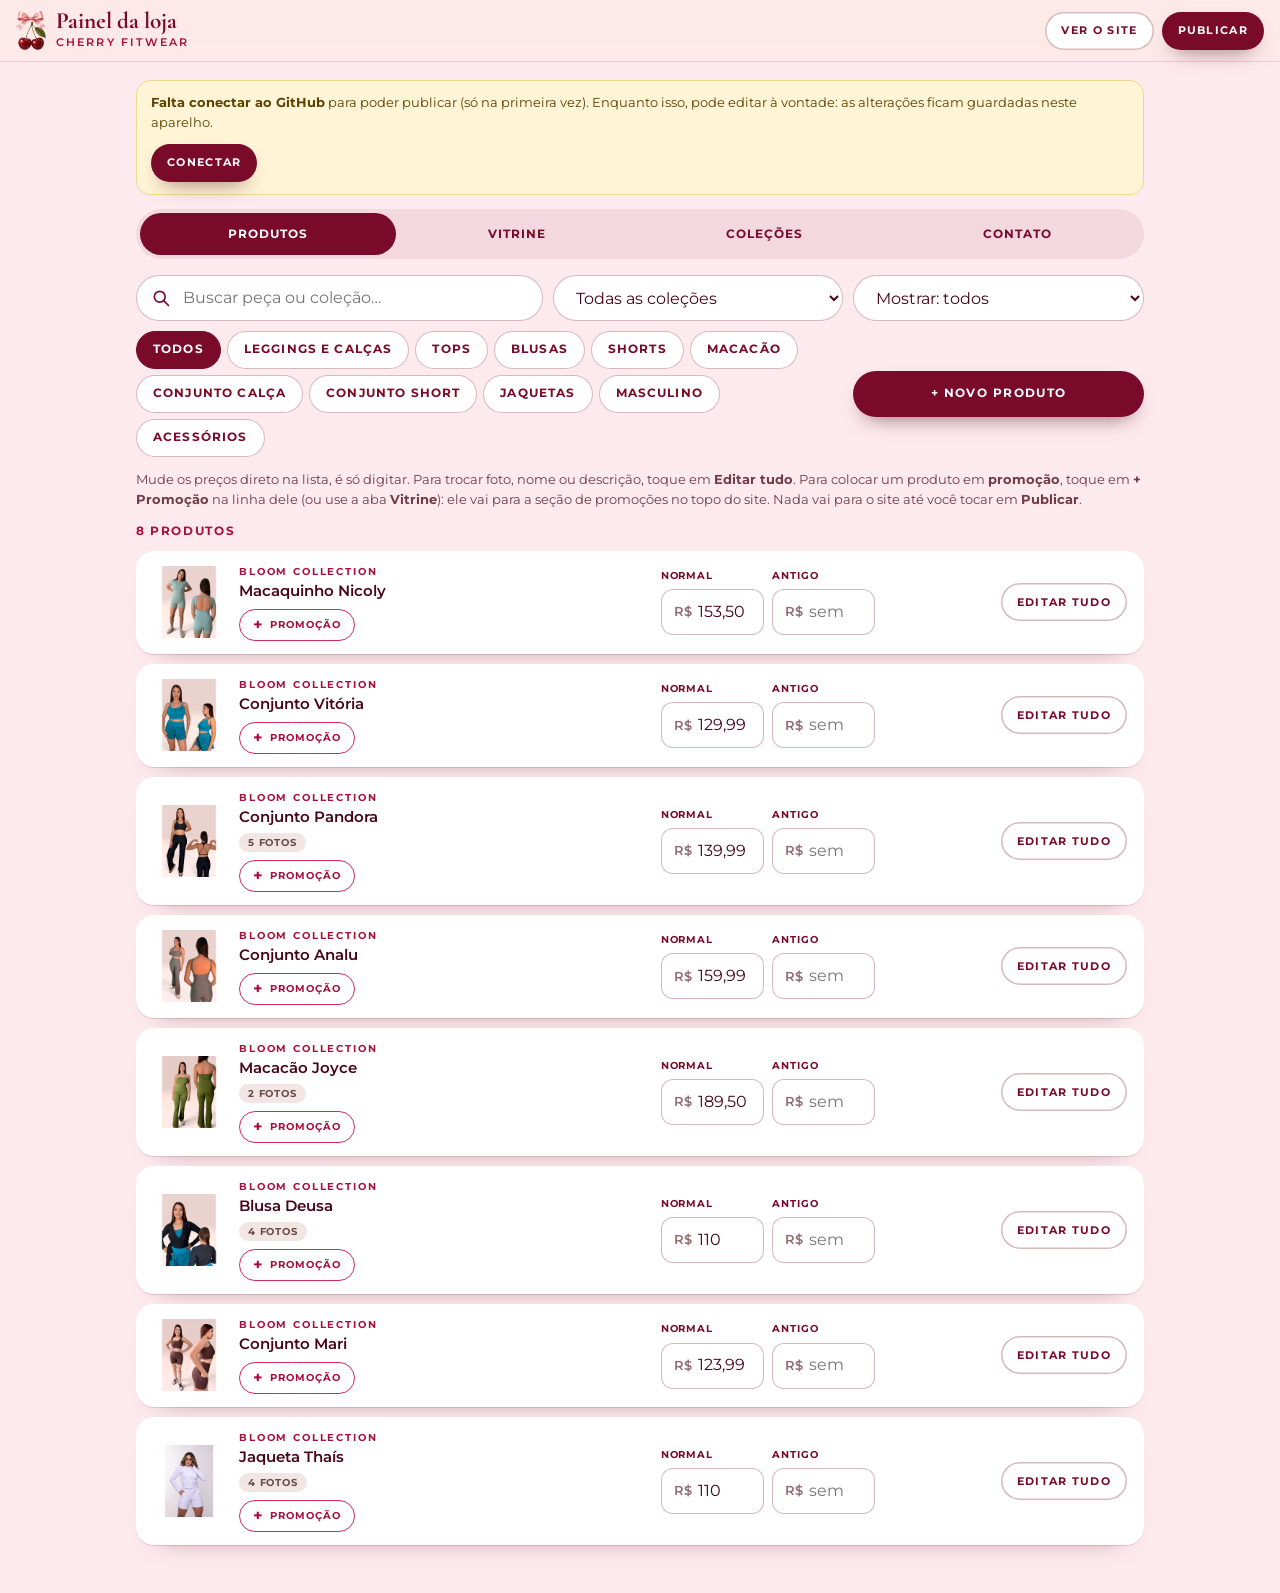
==== commit b78a7e83: "Add files via upload" ====
--- a/admin.html
+++ b/admin.html
@@ -16,7 +16,7 @@
     // Se algo falhar ao carregar (navegador antigo, internet ruim…), mostra um aviso em vez de deixar a tela parada.
     (function () {
       var mostrou = false;
-      function aviso(msg) {
+      function aviso(msg) {   o q
         if (mostrou) return;
         mostrou = true;
         var d = document.createElement('div');
@@ -88,9 +88,14 @@
           <button class="chip" type="button" data-cat="todos" aria-pressed="true">Todos</button>
           <button class="chip" type="button" data-cat="leggings" aria-pressed="false">Leggings e calças</button>
           <button class="chip" type="button" data-cat="tops" aria-pressed="false">Tops</button>
+          <button class="chip" type="button" data-cat="blusas" aria-pressed="false">Blusas</button>
           <button class="chip" type="button" data-cat="shorts" aria-pressed="false">Shorts</button>
-          <button class="chip" type="button" data-cat="conjuntos" aria-pressed="false">Conjuntos</button>
+          <button class="chip" type="button" data-cat="macacao" aria-pressed="false">Macacão</button>
+          <button class="chip" type="button" data-cat="conjunto-calca" aria-pressed="false">Conjunto calça</button>
+          <button class="chip" type="button" data-cat="conjunto-short" aria-pressed="false">Conjunto short</button>
           <button class="chip" type="button" data-cat="jaquetas" aria-pressed="false">Jaquetas</button>
+          <button class="chip" type="button" data-cat="masculino" aria-pressed="false">Masculino</button>
+          <button class="chip" type="button" data-cat="acessorios" aria-pressed="false">Acessórios</button>
         </div>
         <button class="btn btn--prim" id="btn-novo-produto" type="button">+ Novo produto</button>
       </div>
@@ -246,11 +251,17 @@
           <div class="campo">
             <label for="dp-categoria">Categoria</label>
             <select id="dp-categoria" name="categoria">
+              <option value="">Escolha a categoria…</option>
               <option value="leggings">Leggings e calças</option>
               <option value="tops">Tops</option>
+              <option value="blusas">Blusas</option>
               <option value="shorts">Shorts</option>
-              <option value="conjuntos">Conjuntos</option>
+              <option value="macacao">Macacão</option>
+              <option value="conjunto-calca">Conjunto calça</option>
+              <option value="conjunto-short">Conjunto short</option>
               <option value="jaquetas">Jaquetas</option>
+              <option value="masculino">Masculino</option>
+              <option value="acessorios">Acessórios</option>
             </select>
           </div>
         </div>
@@ -276,6 +287,19 @@
           <label for="dp-selo">Etiqueta na foto <small>(opcional)</small></label>
           <input id="dp-selo" name="selo" type="text" autocomplete="off" maxlength="20" placeholder="Ex.: Lançamento">
           <p class="campo__ajuda">Em produtos em promoção, o site mostra a porcentagem de desconto no lugar da etiqueta.</p>
+        </div>
+
+        <h3 class="subtitulo">Tamanhos e cores</h3>
+        <div class="campo">
+          <label for="dp-tamanhos">Tamanhos <small>(separe por vírgula)</small></label>
+          <input id="dp-tamanhos" name="tamanhos" type="text" autocomplete="off" placeholder="Vazio = tamanhos padrão da loja (P, M, G, GG)">
+        </div>
+        <div class="campo">
+          <span class="rotulo" id="dp-cores-rotulo">Cores <small>(opcional)</small></span>
+          <div class="cores-ed" id="dp-cores" role="group" aria-labelledby="dp-cores-rotulo"></div>
+          <div class="cores-presets" id="dp-cores-presets" role="group" aria-label="Adicionar uma cor pronta"></div>
+          <button class="btn btn--sec btn--peq" id="dp-cor-nova" type="button">+ Outra cor</button>
+          <p class="campo__ajuda">No site, o cliente escolhe a quantidade de cada tamanho <strong>em cada cor</strong> (Menta P, Menta M, Menta G…). Em “Foto desta cor”, escolha qual das fotos da peça mostra essa cor; suba as fotos em “Fotos” aqui embaixo. Se a peça tem uma cor só, deixe sem cores.</p>
         </div>
 
         <details class="recolhe" id="dp-desc-det">
--- a/css/admin.css
+++ b/css/admin.css
@@ -555,3 +555,31 @@
 @media (prefers-reduced-motion: reduce) {
   *, *::before, *::after { animation-duration: .01ms !important; transition-duration: .01ms !important; }
 }
+
+/* ---------- Cores da peça ---------- */
+
+.cores-ed { display: grid; gap: 10px; }
+.cor-ed {
+  display: grid; grid-template-columns: 46px minmax(0, 1fr) 34px; gap: 8px; align-items: center;
+  padding: 10px; border: 1.5px solid var(--linha); border-radius: 14px; background: var(--branco);
+}
+.campo .cor-ed input[type="color"] { width: 46px; }
+.cor-ed__linha { grid-column: 1 / -1; display: grid; gap: 4px; }
+.cor-ed__linha > span { font-size: .64rem; font-weight: 700; letter-spacing: .1em; text-transform: uppercase; color: var(--cereja); }
+.tam-chips { display: flex; flex-wrap: wrap; gap: 6px; }
+.tam-chip {
+  min-width: 46px; min-height: 38px; padding: 0 12px;
+  border: 1.5px solid var(--borda-campo); border-radius: 10px; background: var(--branco);
+  font-size: .9rem; font-weight: 700; color: rgba(74, 10, 22, .55);
+}
+.tam-chip[aria-pressed="true"] { background: var(--cereja); border-color: var(--cereja); color: var(--branco); }
+.cores-presets { display: flex; flex-wrap: wrap; gap: 6px; }
+.preset-cor {
+  display: inline-flex; align-items: center; gap: 6px;
+  min-height: 34px; padding: 0 12px 0 8px;
+  border: 1.5px solid var(--borda-campo); border-radius: 999px; background: var(--branco);
+  font-size: .78rem; font-weight: 600; color: var(--cereja-escura);
+}
+.preset-cor i { width: 16px; height: 16px; border-radius: 50%; background: var(--c); box-shadow: inset 0 0 0 1.5px rgba(0, 0, 0, .2); }
+.preset-cor:hover { border-color: var(--cereja); background: var(--blush); }
+.campo > .btn { justify-self: start; }
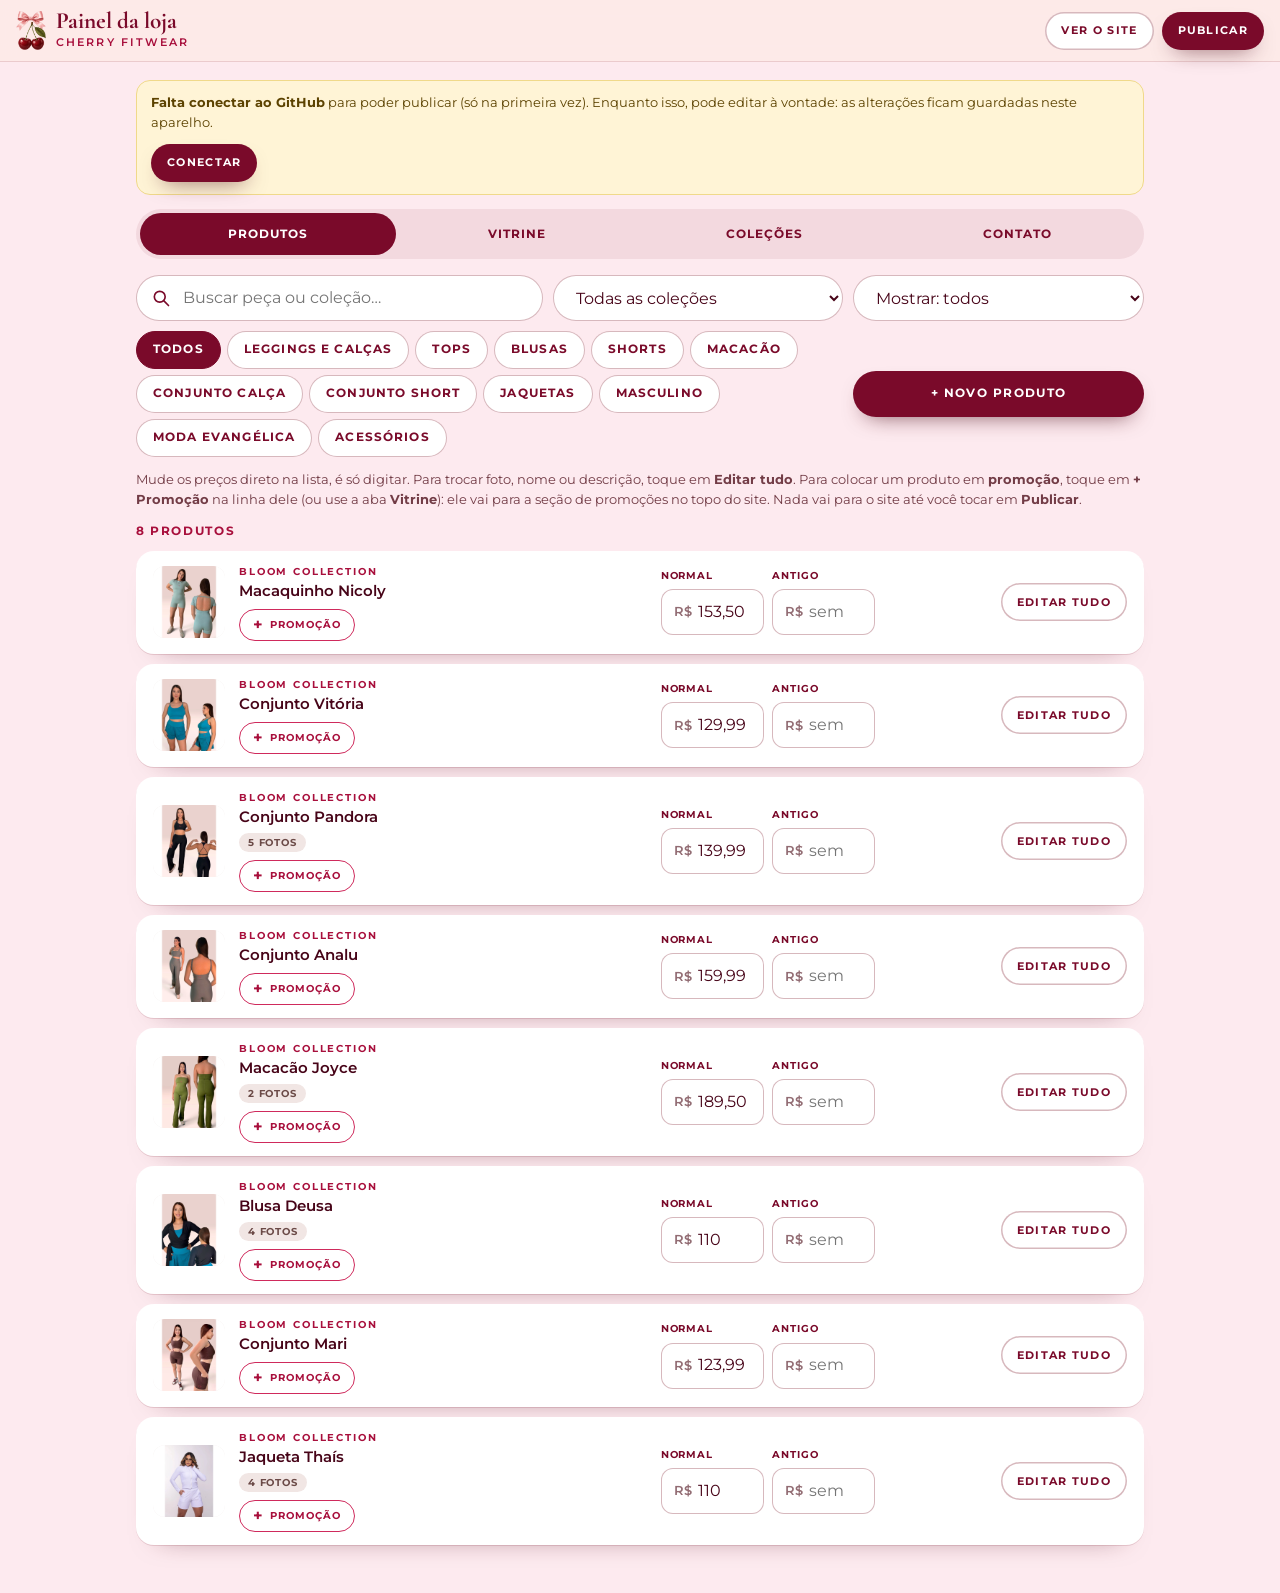
==== commit f3646b24: "Add files via upload" ====
--- a/admin.html
+++ b/admin.html
@@ -95,6 +95,7 @@
           <button class="chip" type="button" data-cat="conjunto-short" aria-pressed="false">Conjunto short</button>
           <button class="chip" type="button" data-cat="jaquetas" aria-pressed="false">Jaquetas</button>
           <button class="chip" type="button" data-cat="masculino" aria-pressed="false">Masculino</button>
+          <button class="chip" type="button" data-cat="moda-evangelica" aria-pressed="false">Moda Evangélica</button>
           <button class="chip" type="button" data-cat="acessorios" aria-pressed="false">Acessórios</button>
         </div>
         <button class="btn btn--prim" id="btn-novo-produto" type="button">+ Novo produto</button>
@@ -261,6 +262,7 @@
               <option value="conjunto-short">Conjunto short</option>
               <option value="jaquetas">Jaquetas</option>
               <option value="masculino">Masculino</option>
+              <option value="moda-evangelica">Moda Evangélica</option>
               <option value="acessorios">Acessórios</option>
             </select>
           </div>
